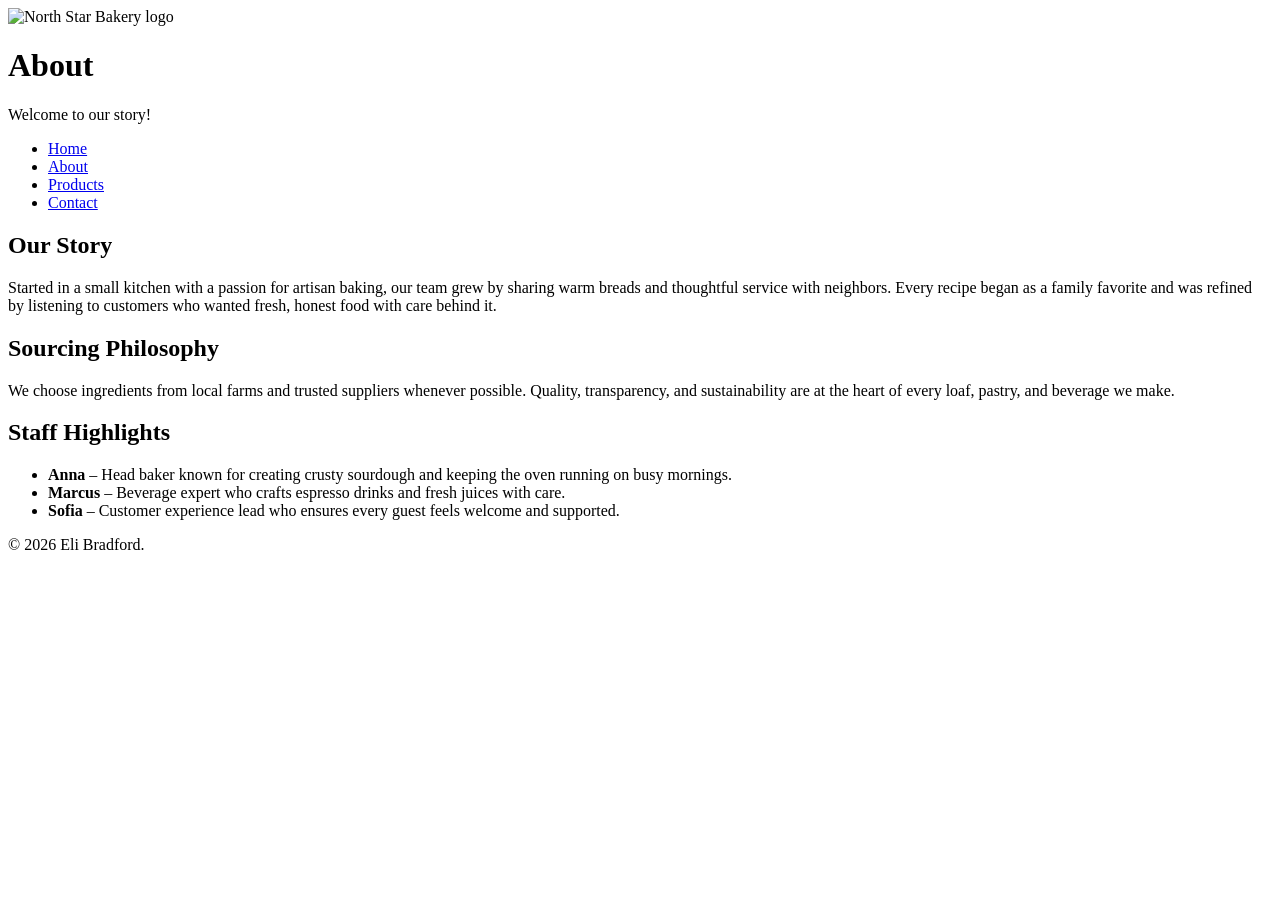
==== about.html @ fc1315b7 "init commit" ====
<!DOCTYPE html>
<html lang="en">
  <head>
    <meta charset="UTF-8" />
    <meta name="viewport" content="width=device-width, initial-scale=1.0" />
    <meta http-equiv="X-UA-Compatible" content="IE=edge" />
    <title>About Us</title>
  </head>
  <body>
    <div class="container">
      <header>
        <img src="assets/media/logo.png" alt="North Star Bakery logo" />
        <h1>About</h1>
        <p>Welcome to our story!</p>
        <nav>
          <ul>
            <li><a href="index.html">Home</a></li>
            <li><a href="about.html">About</a></li>
            <li><a href="products.html">Products</a></li>
            <li><a href="contact.html">Contact</a></li>
          </ul>
        </nav>
      </header>
      <main>
        <section>
          <h2>Our Story</h2>
          <p>Started in a small kitchen with a passion for artisan baking, our team grew by sharing warm breads and thoughtful service with neighbors. Every recipe began as a family favorite and was refined by listening to customers who wanted fresh, honest food with care behind it.</p>
        </section>
        <section>
          <h2>Sourcing Philosophy</h2>
          <p>We choose ingredients from local farms and trusted suppliers whenever possible. Quality, transparency, and sustainability are at the heart of every loaf, pastry, and beverage we make.</p>
        </section>
        <section>
          <h2>Staff Highlights</h2>
          <ul>
            <li><strong>Anna</strong> – Head baker known for creating crusty sourdough and keeping the oven running on busy mornings.</li>
            <li><strong>Marcus</strong> – Beverage expert who crafts espresso drinks and fresh juices with care.</li>
            <li><strong>Sofia</strong> – Customer experience lead who ensures every guest feels welcome and supported.</li>
          </ul>
        </section>
      </main>
      <footer>
        <p>&copy; 2026 Eli Bradford.</p>
      </footer>
    </div>
  </body>
</html>
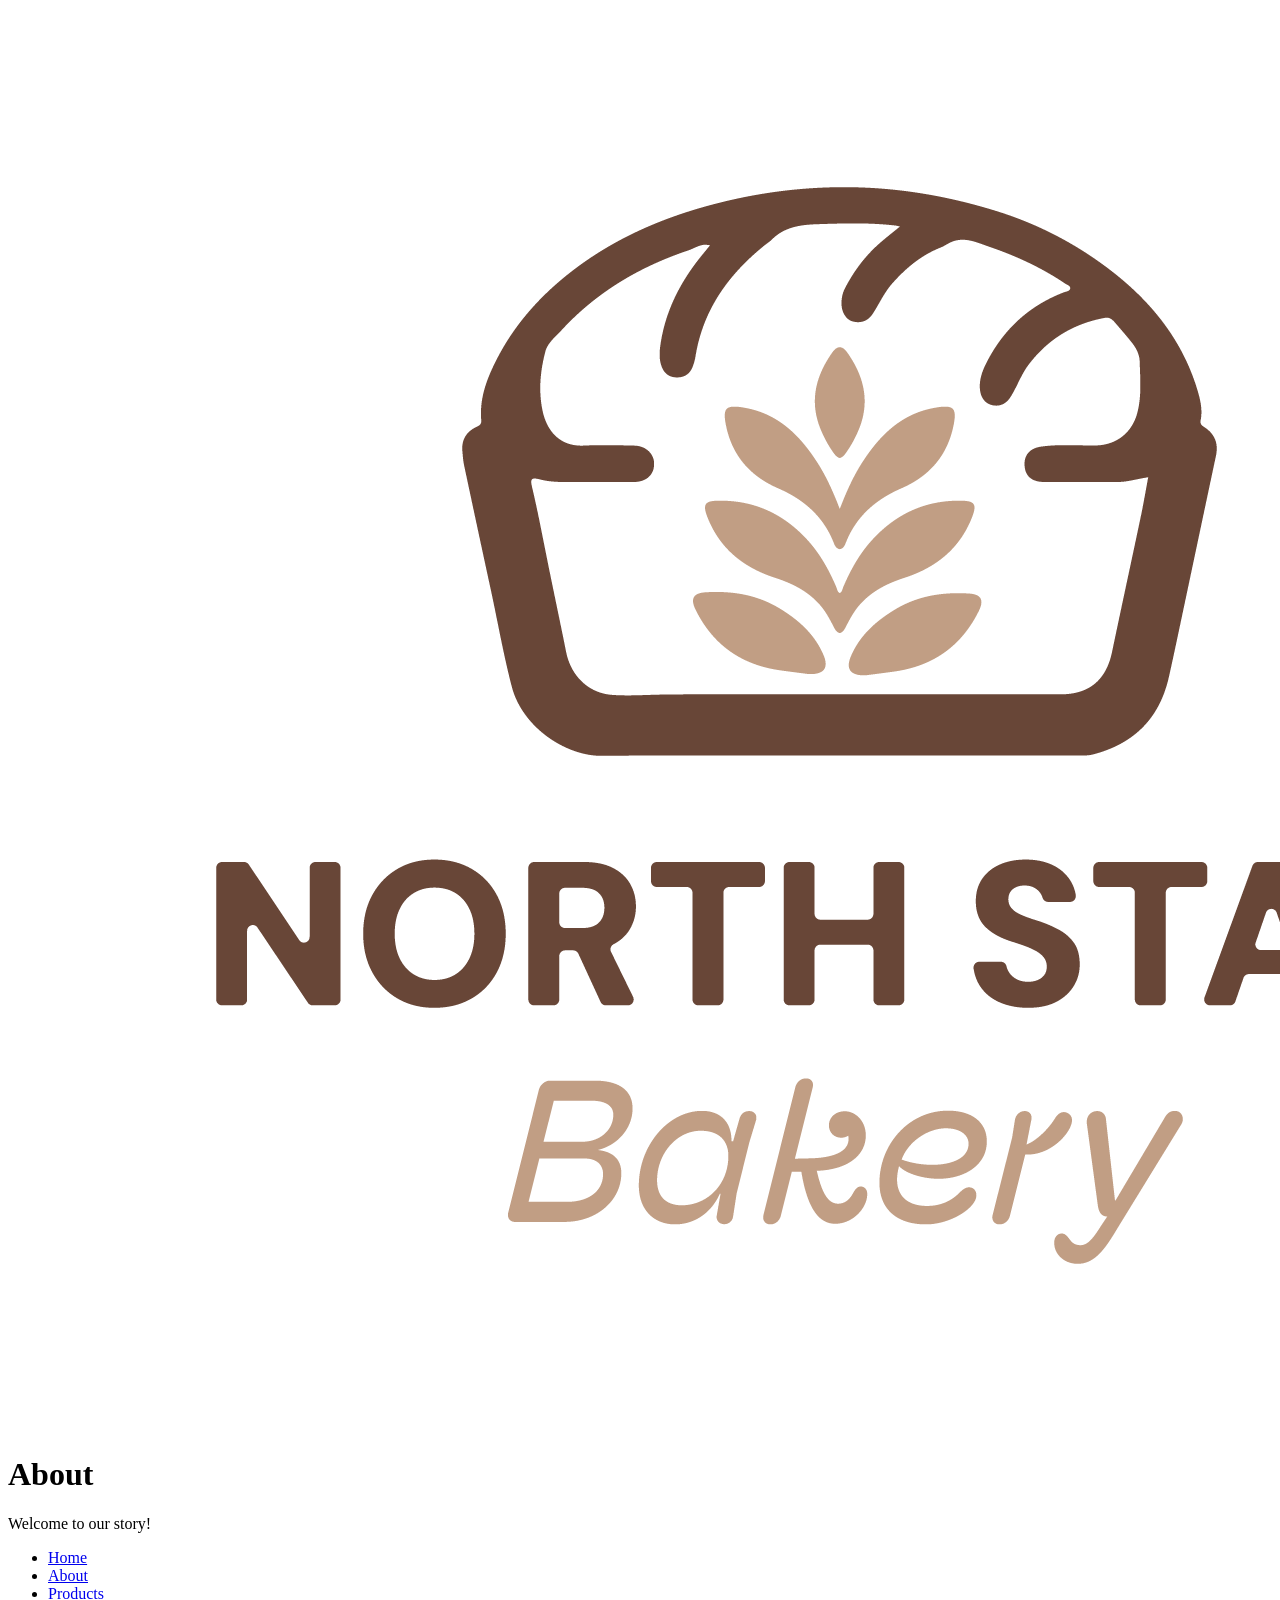
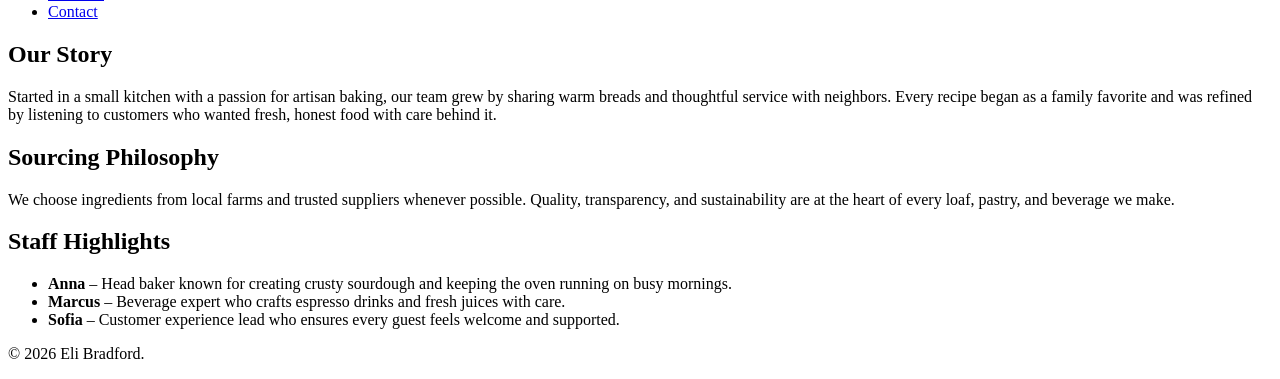
==== commit ba894309: "fixed logo issue" ====
--- a/about.html
+++ b/about.html
@@ -9,7 +9,7 @@
   <body>
     <div class="container">
       <header>
-        <img src="assets/media/logo.png" alt="North Star Bakery logo" />
+        <img src="assets/media/images/bakery-logo_c.png" alt="North Star Bakery logo" />
         <h1>About</h1>
         <p>Welcome to our story!</p>
         <nav>
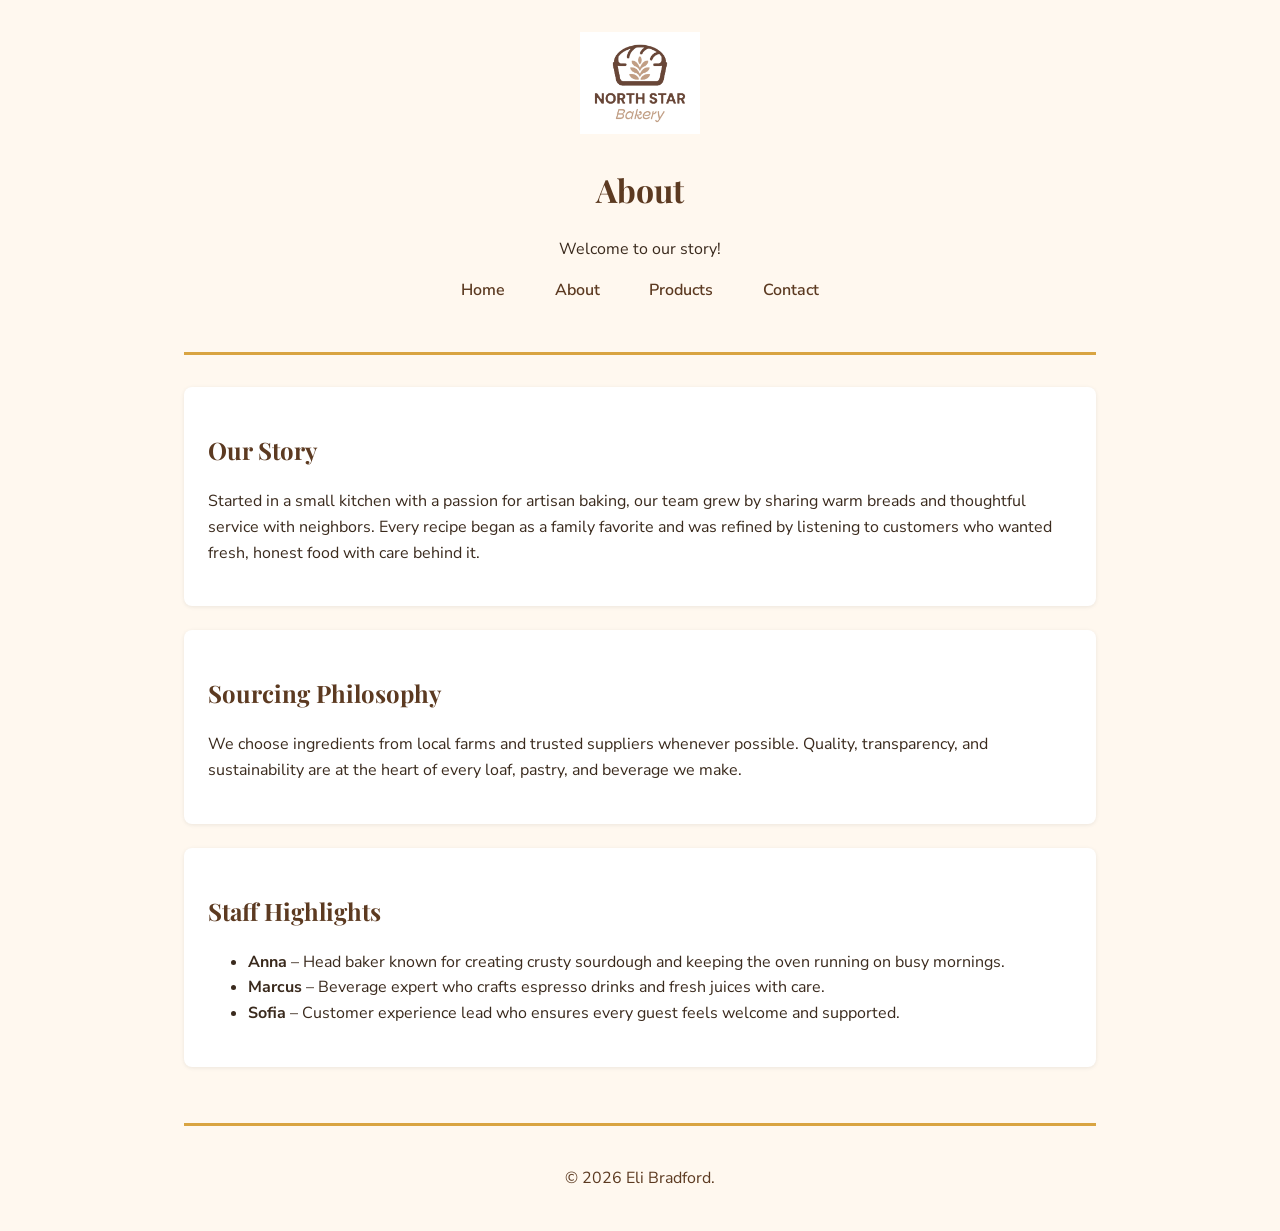
==== commit 5eba4670: "created basic styles" ====
--- a/about.html
+++ b/about.html
@@ -5,6 +5,10 @@
     <meta name="viewport" content="width=device-width, initial-scale=1.0" />
     <meta http-equiv="X-UA-Compatible" content="IE=edge" />
     <title>About Us</title>
+    <link rel="preconnect" href="https://fonts.googleapis.com" />
+    <link rel="preconnect" href="https://fonts.gstatic.com" crossorigin />
+    <link href="https://fonts.googleapis.com/css2?family=Playfair+Display:wght@600;700&family=Nunito+Sans:wght@400;600&display=swap" rel="stylesheet" />
+    <link rel="stylesheet" href="assets/css/styles.css" />
   </head>
   <body>
     <div class="container">
--- a/assets/css/styles.css
+++ b/assets/css/styles.css
@@ -0,0 +1,155 @@
+/* North Star Bakery — shared styles */
+
+:root {
+  --color-primary: #5C3A21;   
+  --color-accent: #D9A441;    
+  --color-bg: #FFF8EF;        
+  --color-surface: #FFFFFF;
+  --color-text: #3A2A1D;
+  --font-heading: "Playfair Display", Georgia, serif;
+  --font-body: "Nunito Sans", "Segoe UI", sans-serif;
+}
+
+* {
+  box-sizing: border-box;
+}
+
+body {
+  margin: 0;
+  font-family: var(--font-body);
+  color: var(--color-text);
+  background-color: var(--color-bg);
+  line-height: 1.6;
+}
+
+.container {
+  max-width: 960px;
+  margin: 0 auto;
+  padding: 0 1.5rem;
+}
+
+h1, h2, h3, h4 {
+  font-family: var(--font-heading);
+  color: var(--color-primary);
+}
+
+a {
+  color: var(--color-primary);
+}
+
+a:hover,
+a:focus {
+  color: var(--color-accent);
+}
+
+header {
+  text-align: center;
+  padding: 2rem 0;
+  border-bottom: 3px solid var(--color-accent);
+}
+
+header img {
+  max-width: 120px;
+  height: auto;
+}
+
+nav ul {
+  list-style: none;
+  display: flex;
+  justify-content: center;
+  gap: 1.5rem;
+  padding: 0;
+  margin: 1rem 0;
+}
+
+nav a {
+  text-decoration: none;
+  font-weight: 600;
+  padding: 0.4rem 0.8rem;
+  border-radius: 4px;
+}
+
+nav a:hover,
+nav a:focus {
+  background-color: var(--color-accent);
+  color: var(--color-surface);
+}
+
+main {
+  padding: 2rem 0;
+}
+
+section {
+  background-color: var(--color-surface);
+  border-radius: 8px;
+  padding: 1.5rem;
+  margin-bottom: 1.5rem;
+  box-shadow: 0 1px 4px rgba(0, 0, 0, 0.08);
+}
+
+figure {
+  margin: 1rem 0;
+}
+
+figure img {
+  max-width: 100%;
+  height: auto;
+  border-radius: 6px;
+}
+
+figcaption {
+  font-style: italic;
+  color: var(--color-primary);
+  margin-top: 0.5rem;
+}
+
+button,
+input[type="submit"] {
+  background-color: var(--color-accent);
+  color: var(--color-surface);
+  border: none;
+  padding: 0.6rem 1.2rem;
+  border-radius: 4px;
+  font-family: var(--font-body);
+  font-weight: 600;
+  cursor: pointer;
+}
+
+button:hover,
+input[type="submit"]:hover {
+  background-color: var(--color-primary);
+}
+
+label {
+  font-weight: 600;
+}
+
+input,
+select,
+textarea {
+  width: 100%;
+  padding: 0.5rem;
+  margin-top: 0.25rem;
+  margin-bottom: 1rem;
+  border: 1px solid #d8c7ae;
+  border-radius: 4px;
+  font-family: var(--font-body);
+}
+
+fieldset {
+  border: 1px solid var(--color-accent);
+  border-radius: 6px;
+}
+
+legend {
+  font-family: var(--font-heading);
+  color: var(--color-primary);
+  padding: 0 0.5rem;
+}
+
+footer {
+  text-align: center;
+  padding: 1.5rem 0;
+  color: var(--color-primary);
+  border-top: 3px solid var(--color-accent);
+}
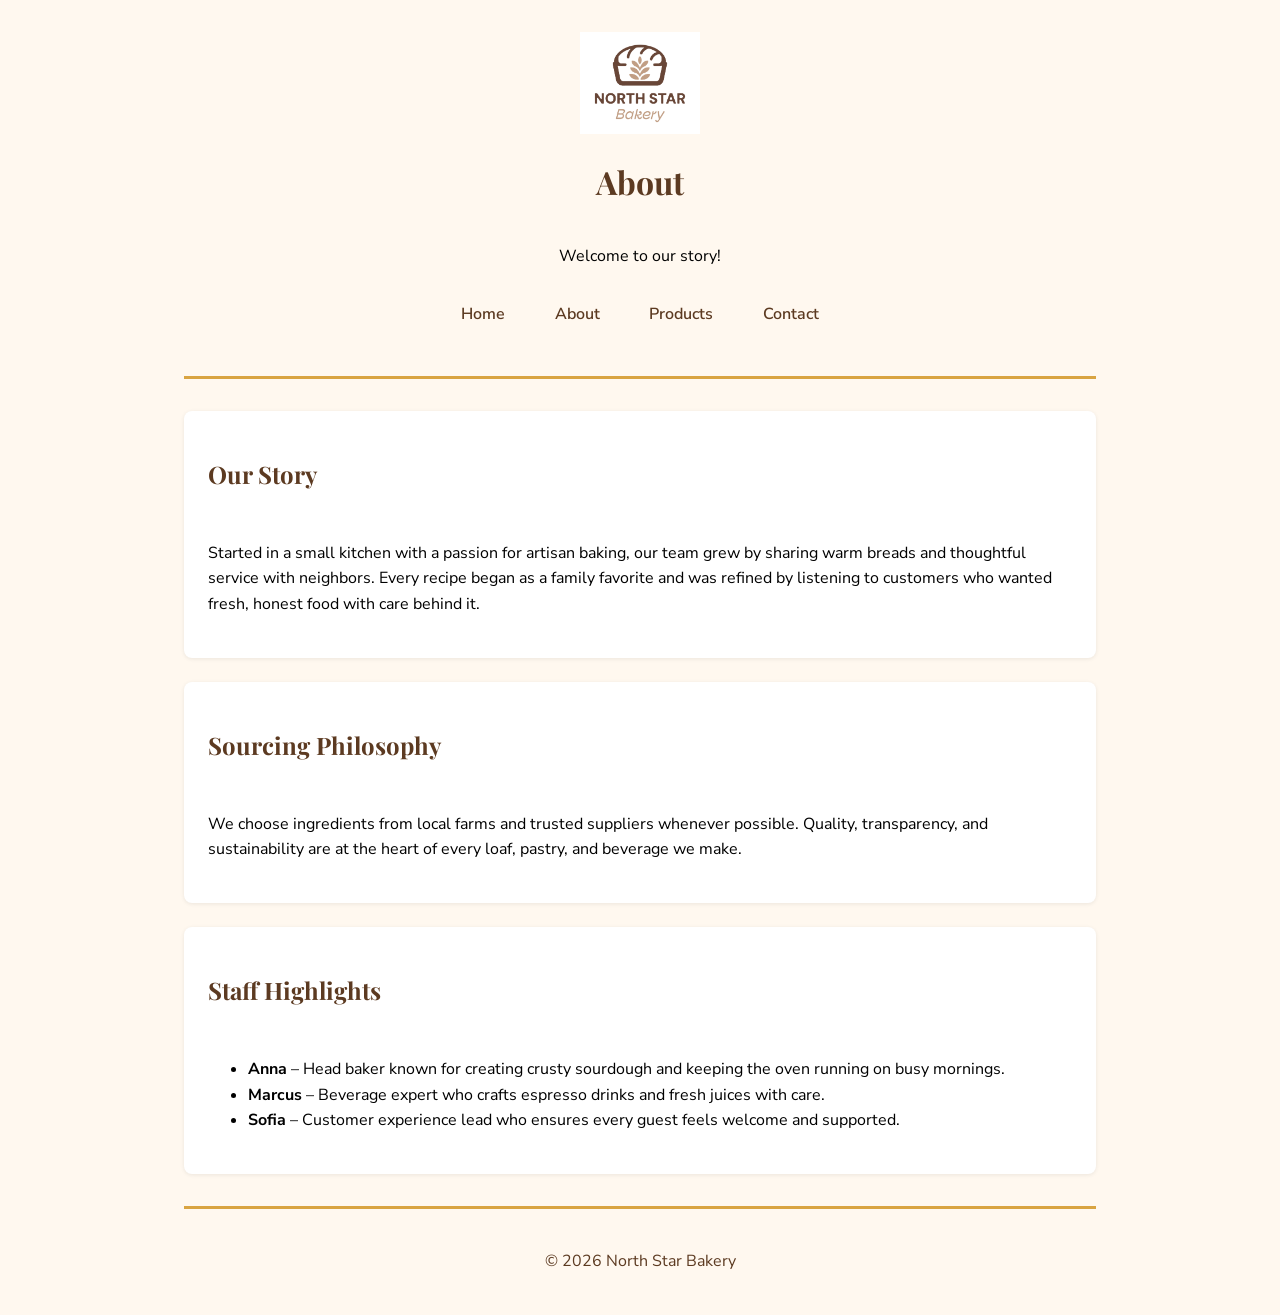
==== commit ac98c8b9: "changed all footer text from my name to client name" ====
--- a/about.html
+++ b/about.html
@@ -44,7 +44,7 @@
         </section>
       </main>
       <footer>
-        <p>&copy; 2026 Eli Bradford.</p>
+        <p>&copy; 2026 North Star Bakery</p>
       </footer>
     </div>
   </body>
--- a/assets/css/styles.css
+++ b/assets/css/styles.css
@@ -5,10 +5,12 @@
   --color-accent: #D9A441;    
   --color-bg: #FFF8EF;        
   --color-surface: #FFFFFF;
-  --color-text: #3A2A1D;
+  --color-text: #000000;
   --font-heading: "Playfair Display", Georgia, serif;
   --font-body: "Nunito Sans", "Segoe UI", sans-serif;
 }
+
+/* i added variables here for reused styles to avoid repeating myself to comply with DRY */
 
 * {
   box-sizing: border-box;
@@ -23,9 +25,11 @@
 }
 
 .container {
+  display: flex;
+  flex-direction: column;
   max-width: 960px;
   margin: 0 auto;
-  padding: 0 1.5rem;
+  padding: 0 1rem;
 }
 
 h1, h2, h3, h4 {
@@ -43,6 +47,9 @@
 }
 
 header {
+  display: flex;
+  flex-direction: column;
+  align-items: center;
   text-align: center;
   padding: 2rem 0;
   border-bottom: 3px solid var(--color-accent);
@@ -56,8 +63,9 @@
 nav ul {
   list-style: none;
   display: flex;
-  justify-content: center;
-  gap: 1.5rem;
+  flex-direction: column;
+  align-items: center;
+  gap: 0.75rem;
   padding: 0;
   margin: 1rem 0;
 }
@@ -76,18 +84,26 @@
 }
 
 main {
+  display: flex;
+  flex-direction: column;
+  gap: 1.5rem;
   padding: 2rem 0;
 }
 
 section {
+  display: flex;
+  flex-direction: column;
+  gap: 0.75rem;
   background-color: var(--color-surface);
   border-radius: 8px;
   padding: 1.5rem;
-  margin-bottom: 1.5rem;
   box-shadow: 0 1px 4px rgba(0, 0, 0, 0.08);
 }
 
 figure {
+  display: flex;
+  flex-direction: column;
+  align-items: center;
   margin: 1rem 0;
 }
 
@@ -130,15 +146,24 @@
   width: 100%;
   padding: 0.5rem;
   margin-top: 0.25rem;
-  margin-bottom: 1rem;
   border: 1px solid #d8c7ae;
   border-radius: 4px;
   font-family: var(--font-body);
 }
 
 fieldset {
+  display: flex;
+  flex-direction: column;
+  gap: 1rem;
   border: 1px solid var(--color-accent);
   border-radius: 6px;
+}
+
+fieldset div {
+  display: flex;
+  flex-direction: column;
+  padding-left: 0.75rem;
+  border-left: 3px solid var(--color-accent);
 }
 
 legend {
@@ -148,8 +173,21 @@
 }
 
 footer {
+  display: flex;
+  justify-content: center;
   text-align: center;
   padding: 1.5rem 0;
   color: var(--color-primary);
   border-top: 3px solid var(--color-accent);
 }
+
+@media (min-width: 600px) {
+  .container {
+    padding: 0 1.5rem;
+  }
+
+  nav ul {
+    flex-direction: row;
+    gap: 1.5rem;
+  }
+}
